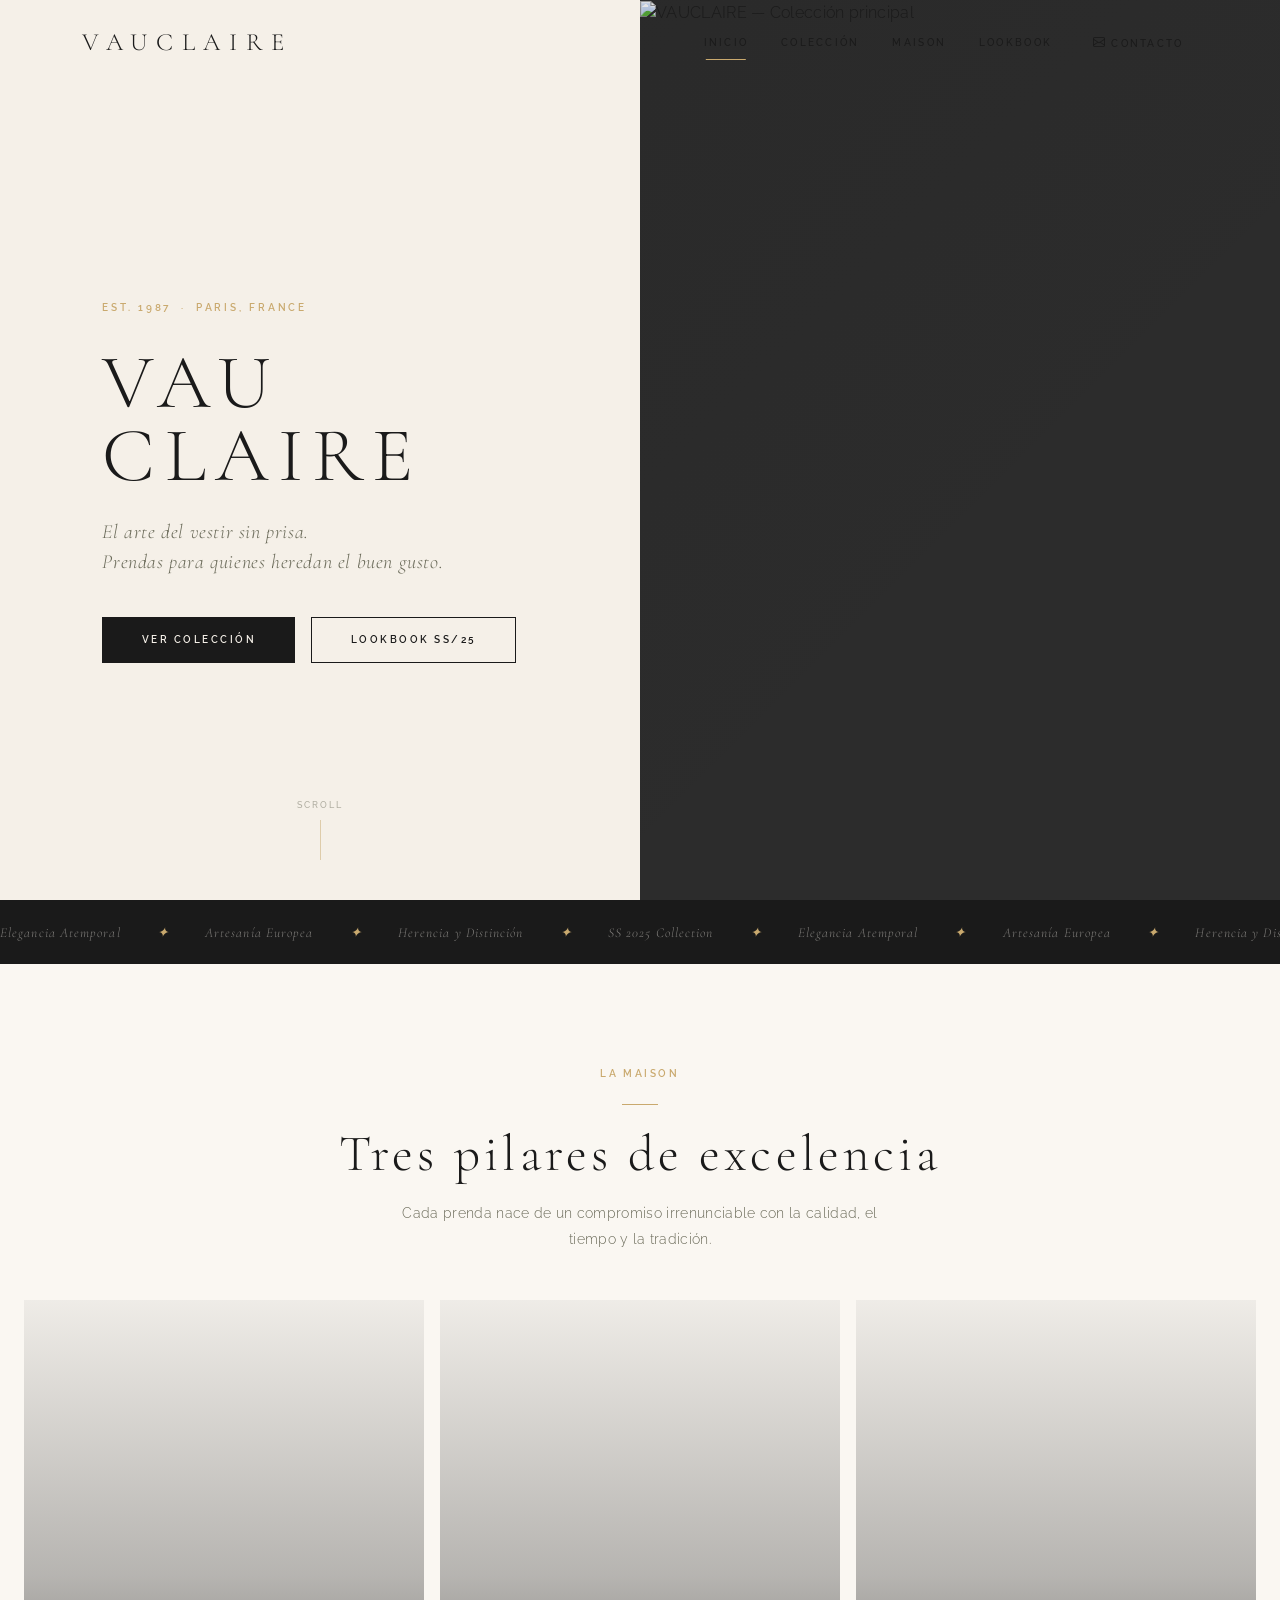
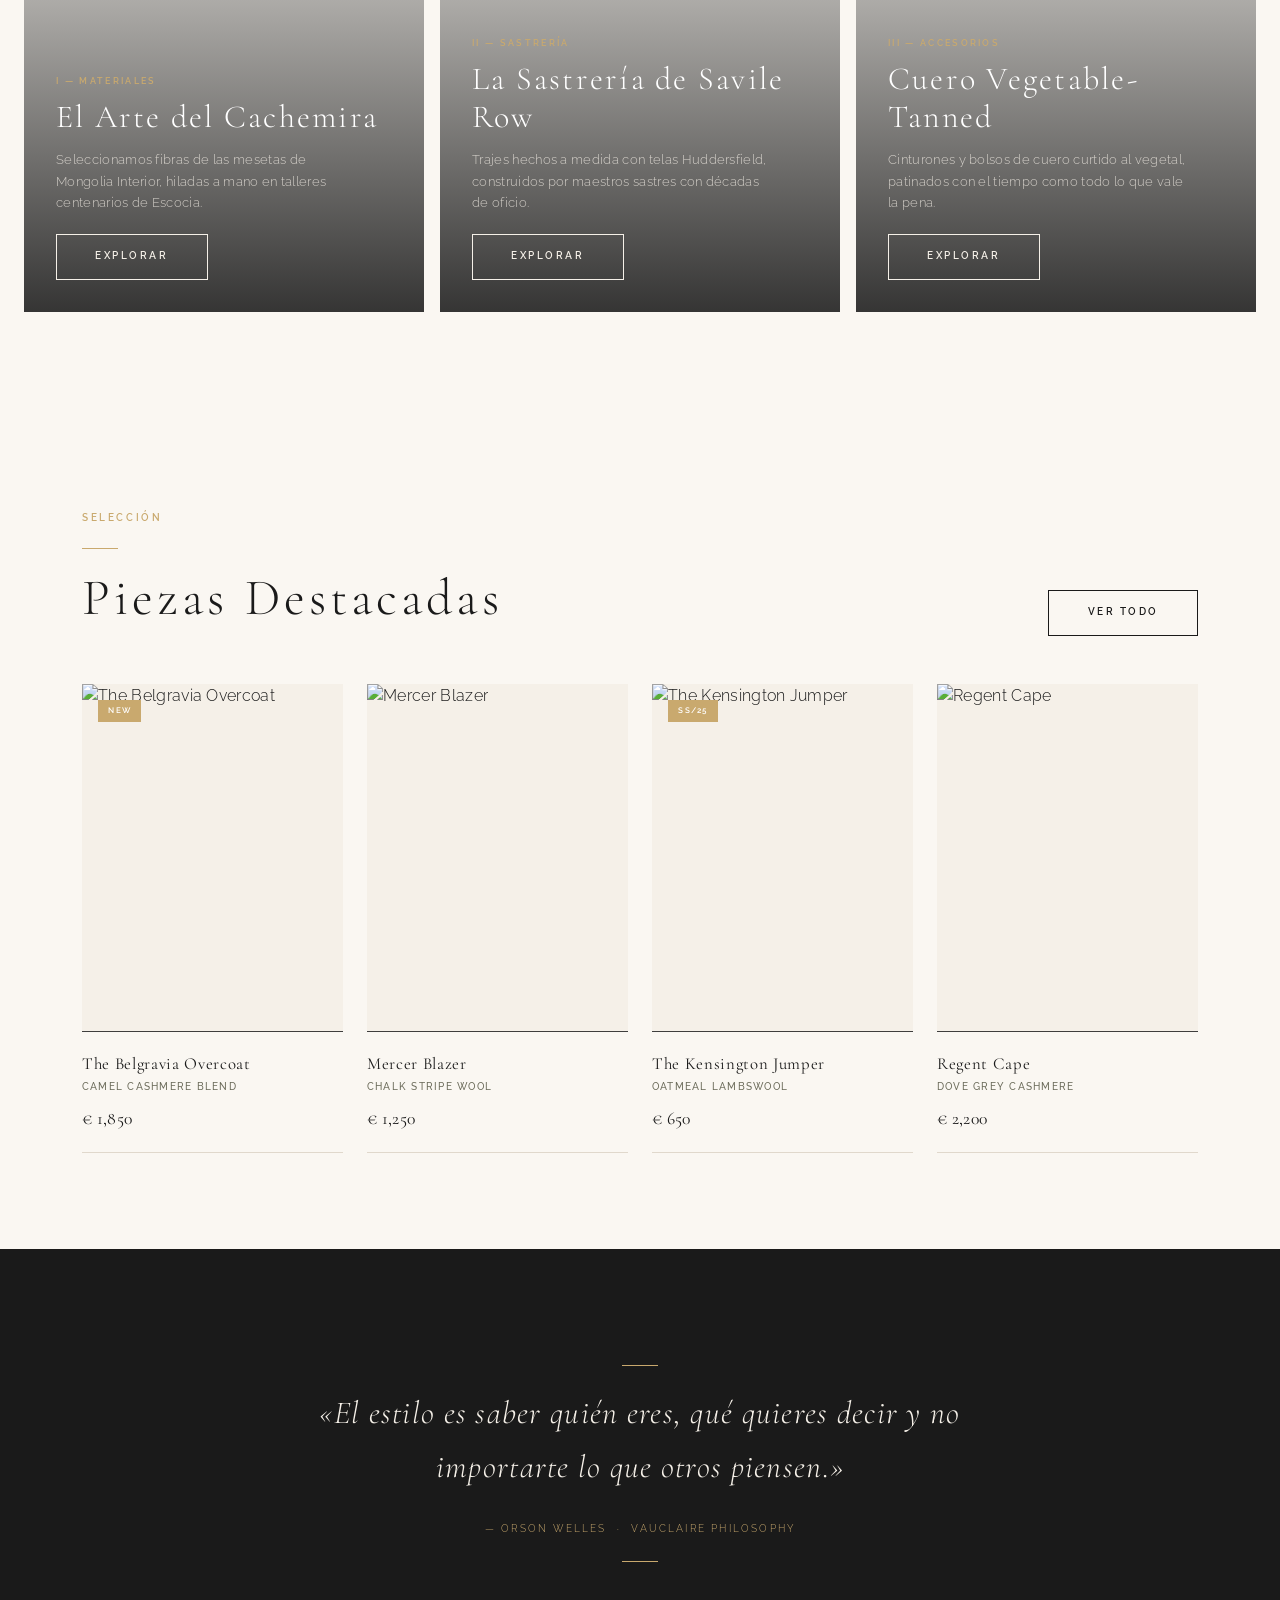
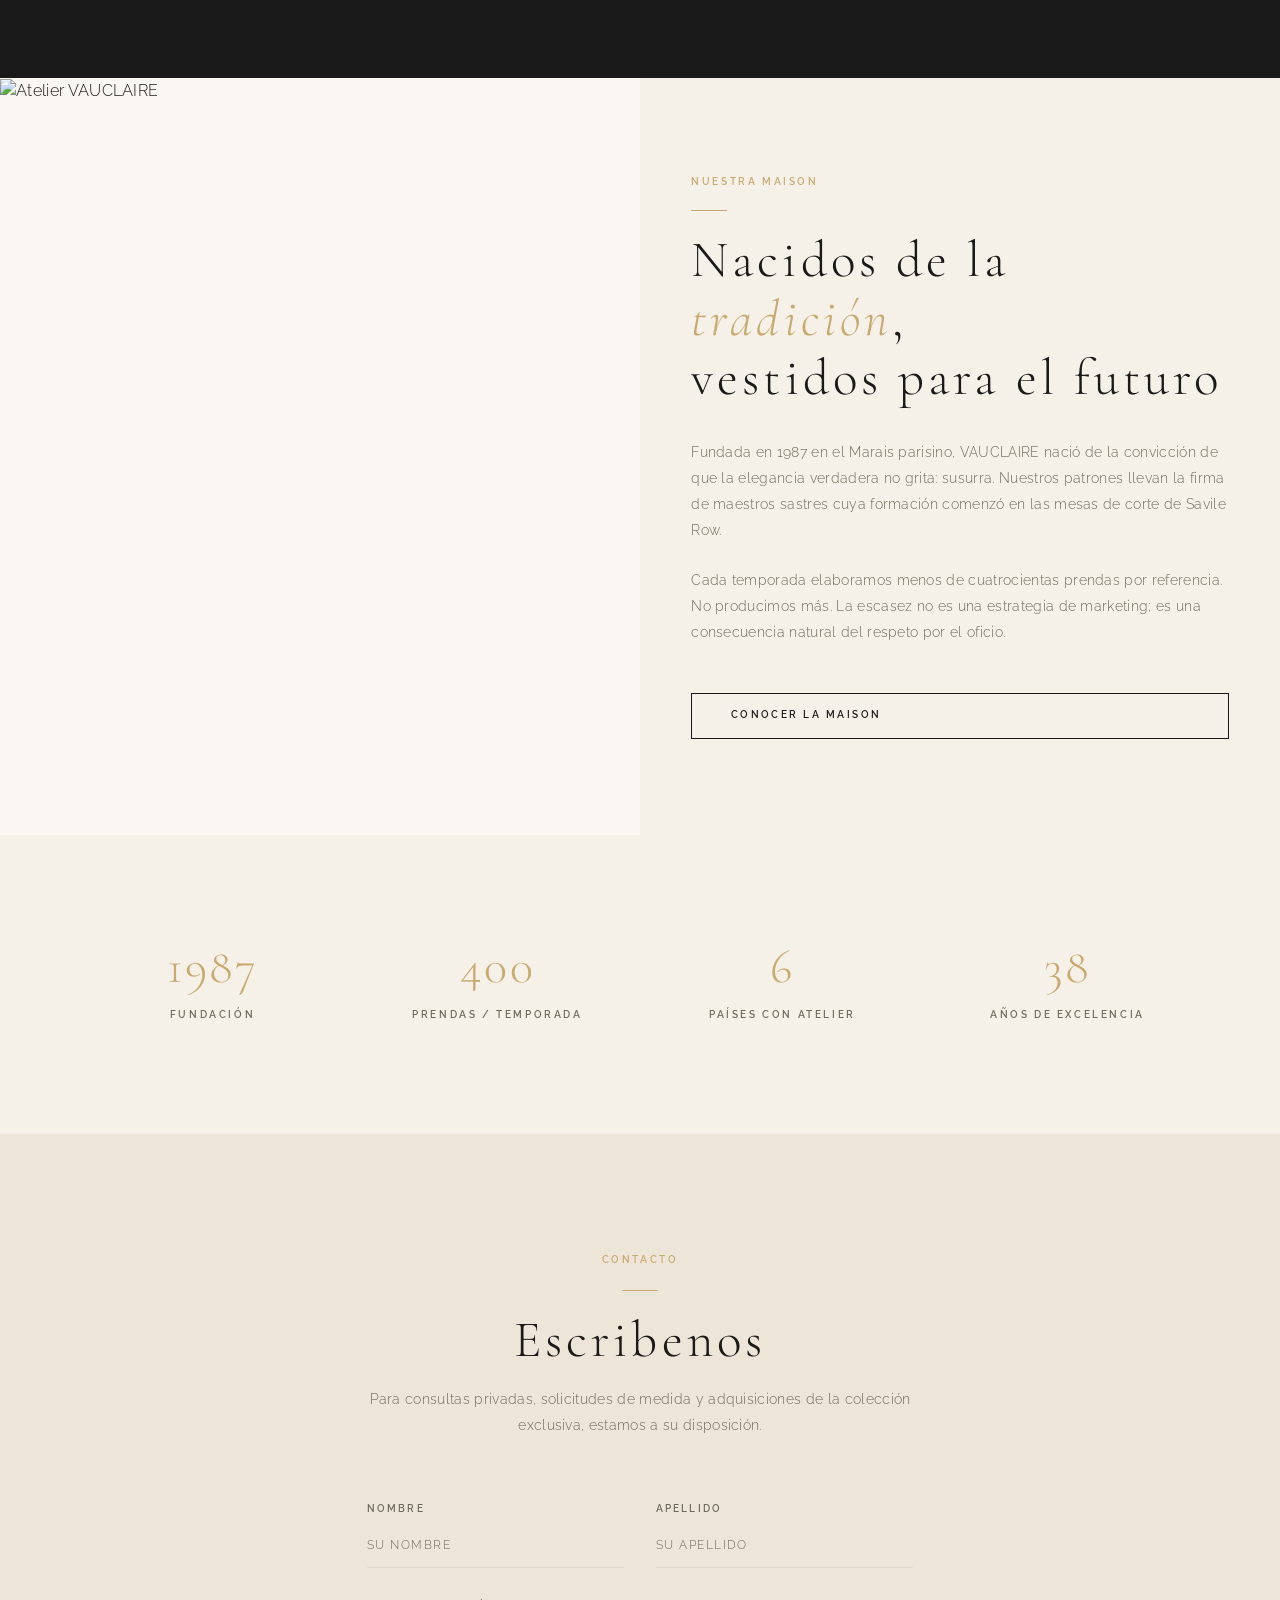
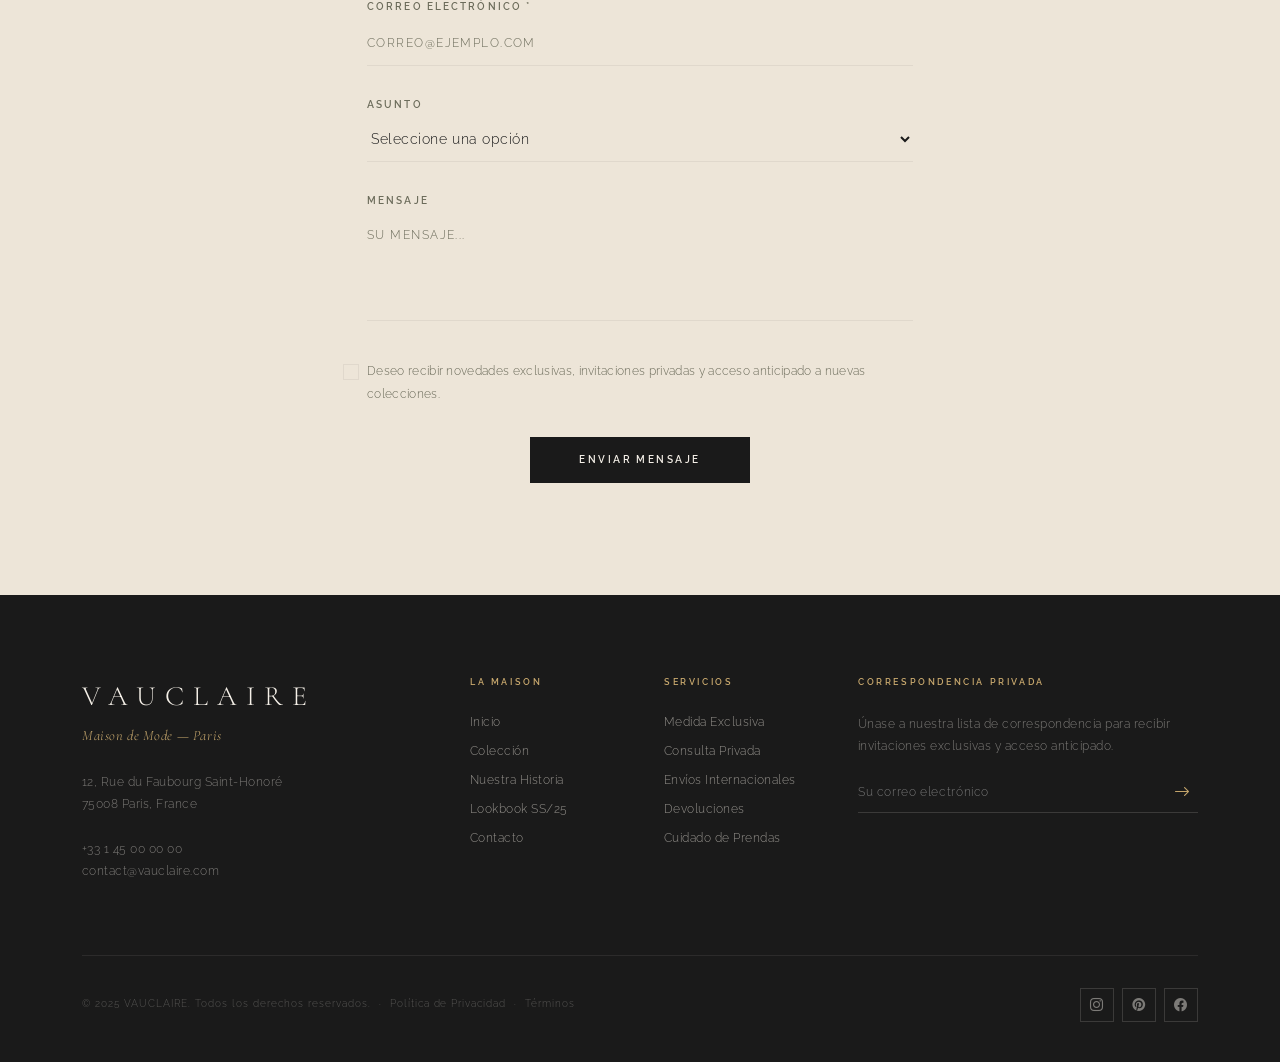
==== index.html @ 4f6cea2f "feat: sitio VAUCLAIRE - tienda de ropa old money con Bootstrap 5 - Landing page con hero split-scree" ====
<!DOCTYPE html>
<html lang="es">
<head>
  <meta charset="UTF-8" />
  <meta name="viewport" content="width=device-width, initial-scale=1.0" />
  <meta name="description" content="VAUCLAIRE — Maison de Mode. Ropa de lujo atemporal con herencia europea. Descubre la colección." />
  <title>VAUCLAIRE — Maison de Mode</title>

  <!-- Bootstrap 5.3 -->
  <link href="https://cdn.jsdelivr.net/npm/bootstrap@5.3.2/dist/css/bootstrap.min.css" rel="stylesheet" />
  <!-- Bootstrap Icons -->
  <link href="https://cdn.jsdelivr.net/npm/bootstrap-icons@1.11.3/font/bootstrap-icons.min.css" rel="stylesheet" />
  <!-- Google Fonts -->
  <link href="https://fonts.googleapis.com/css2?family=Cormorant+Garamond:ital,wght@0,300;0,400;0,600;1,300;1,400&family=Raleway:wght@300;400;500;600&display=swap" rel="stylesheet" />
  <!-- Custom -->
  <link href="css/style.css" rel="stylesheet" />
</head>
<body>

  <!-- ===================== NAVBAR ===================== -->
  <nav class="navbar navbar-expand-lg navbar-vauclaire fixed-top">
    <div class="container">
      <a class="brand-logo" href="index.html">VAUCLAIRE</a>

      <button class="nav-toggler d-lg-none" type="button"
        data-bs-toggle="collapse" data-bs-target="#mainNav"
        aria-controls="mainNav" aria-expanded="false" aria-label="Menú">
        <span></span><span></span><span></span>
      </button>

      <div class="collapse navbar-collapse" id="mainNav">
        <ul class="navbar-nav ms-auto align-items-lg-center gap-lg-1">
          <li class="nav-item"><a class="nav-link active" href="index.html">Inicio</a></li>
          <li class="nav-item"><a class="nav-link" href="catalogo.html">Colección</a></li>
          <li class="nav-item"><a class="nav-link" href="nosotros.html">Maison</a></li>
          <li class="nav-item"><a class="nav-link" href="lookbook.html">Lookbook</a></li>
          <li class="nav-item ms-lg-2">
            <a class="nav-link" href="#contacto">
              <i class="bi bi-envelope me-1" style="font-size:0.75rem;"></i>Contacto
            </a>
          </li>
        </ul>
      </div>
    </div>
  </nav>

  <!-- ===================== HERO ===================== -->
  <section id="hero">
    <!-- Text Side -->
    <div class="hero-text-col">
      <span class="hero-est fade-up">Est. 1987 &nbsp;·&nbsp; Paris, France</span>

      <h1 class="hero-brand fade-up fade-up-d1">
        VAU<br>CLAIRE
      </h1>

      <p class="hero-subtitle fade-up fade-up-d2">
        El arte del vestir sin prisa.<br>
        Prendas para quienes heredan el buen gusto.
      </p>

      <div class="d-flex gap-3 flex-wrap fade-up fade-up-d3">
        <a href="catalogo.html" class="btn-v btn-v-solid">Ver Colección</a>
        <a href="lookbook.html" class="btn-v">Lookbook SS/25</a>
      </div>

      <!-- Scroll hint -->
      <div class="hero-scroll-hint">
        <span>Scroll</span>
        <div class="hero-scroll-line"></div>
      </div>
    </div>

    <!-- Image Side -->
    <div class="hero-image-col">
      <img
        src="https://images.unsplash.com/photo-1539109136881-3be0616acf4b?auto=format&fit=crop&w=900&q=85"
        alt="VAUCLAIRE — Colección principal"
        loading="eager"
      />
      <div class="hero-img-overlay"></div>
    </div>
  </section>

  <!-- ===================== TAGLINE MARQUEE ===================== -->
  <div class="tagline-band" aria-hidden="true">
    <div class="tagline-scroll">
      Elegancia Atemporal <span>✦</span>
      Artesanía Europea <span>✦</span>
      Herencia y Distinción <span>✦</span>
      SS 2025 Collection <span>✦</span>
      Elegancia Atemporal <span>✦</span>
      Artesanía Europea <span>✦</span>
      Herencia y Distinción <span>✦</span>
      SS 2025 Collection <span>✦</span>
    </div>
  </div>

  <!-- ===================== PARALLAX CARDS ===================== -->
  <section class="parallax-section" id="editorial">
    <div class="container mb-5">
      <div class="text-center fade-up">
        <span class="label-caps">La Maison</span>
        <div class="divider-gold"></div>
        <h2 class="section-title">Tres pilares de excelencia</h2>
        <p class="body-text mt-3 mx-auto" style="max-width:500px;">
          Cada prenda nace de un compromiso irrenunciable con la calidad,
          el tiempo y la tradición.
        </p>
      </div>
    </div>

    <div class="container-fluid px-lg-4">
      <div class="row g-3">

        <!-- Card 1 -->
        <div class="col-lg-4 col-md-12 fade-up fade-up-d1">
          <div class="parallax-card">
            <div class="parallax-bg"
              style="background-image: url('https://images.unsplash.com/photo-1469334031218-e382a71b716b?auto=format&fit=crop&w=1400&q=85');">
            </div>
            <div class="parallax-overlay"></div>
            <div class="parallax-content">
              <span class="parallax-cat">I — Materiales</span>
              <h3>El Arte del Cachemira</h3>
              <p>
                Seleccionamos fibras de las mesetas de Mongolia Interior,
                hiladas a mano en talleres centenarios de Escocia.
              </p>
              <a href="catalogo.html" class="btn-v btn-v-cream">Explorar</a>
            </div>
          </div>
        </div>

        <!-- Card 2 -->
        <div class="col-lg-4 col-md-6 fade-up fade-up-d2">
          <div class="parallax-card">
            <div class="parallax-bg"
              style="background-image: url('https://images.unsplash.com/photo-1617922001439-4a2e6562f328?auto=format&fit=crop&w=1400&q=85');">
            </div>
            <div class="parallax-overlay"></div>
            <div class="parallax-content">
              <span class="parallax-cat">II — Sastrería</span>
              <h3>La Sastrería de Savile Row</h3>
              <p>
                Trajes hechos a medida con telas Huddersfield,
                construidos por maestros sastres con décadas de oficio.
              </p>
              <a href="catalogo.html" class="btn-v btn-v-cream">Explorar</a>
            </div>
          </div>
        </div>

        <!-- Card 3 -->
        <div class="col-lg-4 col-md-6 fade-up fade-up-d3">
          <div class="parallax-card">
            <div class="parallax-bg"
              style="background-image: url('https://images.unsplash.com/photo-1548036328-c9fa89d128fa?auto=format&fit=crop&w=1400&q=85');">
            </div>
            <div class="parallax-overlay"></div>
            <div class="parallax-content">
              <span class="parallax-cat">III — Accesorios</span>
              <h3>Cuero Vegetable-Tanned</h3>
              <p>
                Cinturones y bolsos de cuero curtido al vegetal,
                patinados con el tiempo como todo lo que vale la pena.
              </p>
              <a href="catalogo.html" class="btn-v btn-v-cream">Explorar</a>
            </div>
          </div>
        </div>

      </div>
    </div>
  </section>

  <!-- ===================== FEATURED PRODUCTS ===================== -->
  <section class="py-6 bg-cream-light" id="destacados" style="padding: 6rem 0;">
    <div class="container">
      <div class="d-flex justify-content-between align-items-end mb-5 fade-up">
        <div>
          <span class="label-caps">Selección</span>
          <div class="divider-gold-left"></div>
          <h2 class="section-title">Piezas Destacadas</h2>
        </div>
        <a href="catalogo.html" class="btn-v d-none d-md-inline-block">Ver Todo</a>
      </div>

      <div class="row g-4">

        <!-- Product 1 -->
        <div class="col-lg-3 col-md-6 fade-up fade-up-d1">
          <div class="product-card">
            <div class="product-img-wrap">
              <span class="product-badge">New</span>
              <img src="https://images.unsplash.com/photo-1539109136881-3be0616acf4b?auto=format&fit=crop&w=500&h=667&q=85" alt="The Belgravia Overcoat" loading="lazy" />
              <a href="catalogo.html" class="product-actions">Añadir al Deseo</a>
            </div>
            <div class="product-info">
              <p class="product-name">The Belgravia Overcoat</p>
              <p class="product-material">Camel Cashmere Blend</p>
              <span class="product-price">€ 1,850</span>
            </div>
          </div>
        </div>

        <!-- Product 2 -->
        <div class="col-lg-3 col-md-6 fade-up fade-up-d2">
          <div class="product-card">
            <div class="product-img-wrap">
              <img src="https://images.unsplash.com/photo-1507003211169-0a1dd7228f2d?auto=format&fit=crop&w=500&h=667&q=85" alt="Mercer Blazer" loading="lazy" />
              <a href="catalogo.html" class="product-actions">Añadir al Deseo</a>
            </div>
            <div class="product-info">
              <p class="product-name">Mercer Blazer</p>
              <p class="product-material">Chalk Stripe Wool</p>
              <span class="product-price">€ 1,250</span>
            </div>
          </div>
        </div>

        <!-- Product 3 -->
        <div class="col-lg-3 col-md-6 fade-up fade-up-d3">
          <div class="product-card">
            <div class="product-img-wrap">
              <span class="product-badge">SS/25</span>
              <img src="https://images.unsplash.com/photo-1490481651871-ab68de25d43d?auto=format&fit=crop&w=500&h=667&q=85" alt="The Kensington Jumper" loading="lazy" />
              <a href="catalogo.html" class="product-actions">Añadir al Deseo</a>
            </div>
            <div class="product-info">
              <p class="product-name">The Kensington Jumper</p>
              <p class="product-material">Oatmeal Lambswool</p>
              <span class="product-price">€ 650</span>
            </div>
          </div>
        </div>

        <!-- Product 4 -->
        <div class="col-lg-3 col-md-6 fade-up fade-up-d4">
          <div class="product-card">
            <div class="product-img-wrap">
              <img src="https://images.unsplash.com/photo-1515886657613-9f3515b0c78f?auto=format&fit=crop&w=500&h=667&q=85" alt="Regent Cape" loading="lazy" />
              <a href="catalogo.html" class="product-actions">Añadir al Deseo</a>
            </div>
            <div class="product-info">
              <p class="product-name">Regent Cape</p>
              <p class="product-material">Dove Grey Cashmere</p>
              <span class="product-price">€ 2,200</span>
            </div>
          </div>
        </div>

      </div>

      <div class="text-center mt-5 d-md-none fade-up">
        <a href="catalogo.html" class="btn-v">Ver Colección Completa</a>
      </div>
    </div>
  </section>

  <!-- ===================== QUOTE BAND ===================== -->
  <section class="quote-band">
    <div class="container">
      <div class="divider-gold"></div>
      <blockquote>
        «El estilo es saber quién eres, qué quieres decir
        y no importarte lo que otros piensen.»
      </blockquote>
      <cite>— Orson Welles &nbsp;·&nbsp; VAUCLAIRE Philosophy</cite>
      <div class="divider-gold mt-4"></div>
    </div>
  </section>

  <!-- ===================== BRAND STORY SPLIT ===================== -->
  <section class="split-story" id="historia">
    <!-- Image -->
    <div class="split-story-img">
      <img
        src="https://images.unsplash.com/photo-1558618666-fcd25c85cd64?auto=format&fit=crop&w=900&q=85"
        alt="Atelier VAUCLAIRE"
        loading="lazy"
      />
    </div>

    <!-- Text -->
    <div class="split-story-body">
      <span class="label-caps fade-up">Nuestra Maison</span>
      <div class="divider-gold-left"></div>
      <h2 class="section-title fade-up fade-up-d1">
        Nacidos de la<br><em style="font-style:italic;color:var(--gold);">tradición</em>,<br>
        vestidos para el futuro
      </h2>
      <p class="body-text mt-4 mb-4 fade-up fade-up-d2">
        Fundada en 1987 en el Marais parisino, VAUCLAIRE nació de la
        convicción de que la elegancia verdadera no grita: susurra.
        Nuestros patrones llevan la firma de maestros sastres cuya
        formación comenzó en las mesas de corte de Savile Row.
      </p>
      <p class="body-text mb-5 fade-up fade-up-d2">
        Cada temporada elaboramos menos de cuatrocientas prendas por
        referencia. No producimos más. La escasez no es una estrategia
        de marketing; es una consecuencia natural del respeto por el oficio.
      </p>
      <a href="nosotros.html" class="btn-v fade-up fade-up-d3">Conocer la Maison</a>
    </div>
  </section>

  <!-- ===================== PILLARS COUNTER ===================== -->
  <section class="py-5 bg-cream" style="padding: 5rem 0 !important;">
    <div class="container">
      <div class="row text-center g-4">
        <div class="col-md-3 col-6 fade-up">
          <div class="py-3">
            <p class="mb-1" style="font-family:var(--font-serif);font-size:3rem;font-weight:300;color:var(--gold);letter-spacing:0.05em;">1987</p>
            <p class="label-caps" style="color:var(--warm-gray);">Fundación</p>
          </div>
        </div>
        <div class="col-md-3 col-6 fade-up fade-up-d1">
          <div class="py-3">
            <p class="mb-1" style="font-family:var(--font-serif);font-size:3rem;font-weight:300;color:var(--gold);letter-spacing:0.05em;">400</p>
            <p class="label-caps" style="color:var(--warm-gray);">Prendas / Temporada</p>
          </div>
        </div>
        <div class="col-md-3 col-6 fade-up fade-up-d2">
          <div class="py-3">
            <p class="mb-1" style="font-family:var(--font-serif);font-size:3rem;font-weight:300;color:var(--gold);letter-spacing:0.05em;">6</p>
            <p class="label-caps" style="color:var(--warm-gray);">Países con Atelier</p>
          </div>
        </div>
        <div class="col-md-3 col-6 fade-up fade-up-d3">
          <div class="py-3">
            <p class="mb-1" style="font-family:var(--font-serif);font-size:3rem;font-weight:300;color:var(--gold);letter-spacing:0.05em;">38</p>
            <p class="label-caps" style="color:var(--warm-gray);">Años de Excelencia</p>
          </div>
        </div>
      </div>
    </div>
  </section>

  <!-- ===================== CONTACT / NEWSLETTER ===================== -->
  <section class="contact-section" id="contacto">
    <div class="container">
      <div class="row justify-content-center">
        <div class="col-lg-8 col-xl-6 text-center mb-5 fade-up">
          <span class="label-caps">Contacto</span>
          <div class="divider-gold"></div>
          <h2 class="section-title">Escribenos</h2>
          <p class="body-text mt-3">
            Para consultas privadas, solicitudes de medida y adquisiciones
            de la colección exclusiva, estamos a su disposición.
          </p>
        </div>
      </div>

      <div class="row justify-content-center">
        <div class="col-lg-8 col-xl-6">
          <form id="contactForm" novalidate>

            <div class="row g-0">
              <div class="col-md-6 pe-md-3">
                <div class="form-group-v fade-up">
                  <label class="form-label-v" for="nombre">Nombre</label>
                  <input type="text" id="nombre" class="form-v"
                    placeholder="Su nombre" required autocomplete="given-name" />
                </div>
              </div>
              <div class="col-md-6 ps-md-3">
                <div class="form-group-v fade-up fade-up-d1">
                  <label class="form-label-v" for="apellido">Apellido</label>
                  <input type="text" id="apellido" class="form-v"
                    placeholder="Su apellido" autocomplete="family-name" />
                </div>
              </div>
            </div>

            <div class="form-group-v fade-up fade-up-d1">
              <label class="form-label-v" for="email">Correo electrónico *</label>
              <input type="email" id="email" class="form-v"
                placeholder="correo@ejemplo.com" required autocomplete="email" />
            </div>

            <div class="form-group-v fade-up fade-up-d2">
              <label class="form-label-v" for="asunto">Asunto</label>
              <select id="asunto" class="form-v" style="cursor:pointer;">
                <option value="" disabled selected>Seleccione una opción</option>
                <option value="consulta">Consulta sobre prendas</option>
                <option value="medida">Solicitud a medida</option>
                <option value="prensa">Prensa &amp; Editorial</option>
                <option value="otro">Otro asunto</option>
              </select>
            </div>

            <div class="form-group-v fade-up fade-up-d2">
              <label class="form-label-v" for="mensaje">Mensaje</label>
              <textarea id="mensaje" class="form-v"
                placeholder="Su mensaje..." rows="4"></textarea>
            </div>

            <div class="form-group-v fade-up fade-up-d3">
              <div class="form-check d-flex align-items-start gap-2" style="padding-left:0;">
                <input class="form-check-input mt-1" type="checkbox" id="newsletter"
                  style="border-radius:0;border-color:var(--border);background:transparent;flex-shrink:0;" />
                <label class="form-check-label body-text" for="newsletter" style="font-size:0.78rem;">
                  Deseo recibir novedades exclusivas, invitaciones privadas
                  y acceso anticipado a nuevas colecciones.
                </label>
              </div>
            </div>

            <div class="text-center mt-4 fade-up fade-up-d3">
              <button type="submit" class="btn-v btn-v-solid px-5">
                Enviar Mensaje
              </button>
            </div>
          </form>
        </div>
      </div>
    </div>
  </section>

  <!-- ===================== FOOTER ===================== -->
  <footer class="footer-v" id="footer">
    <div class="container">
      <div class="row g-5">

        <!-- Brand -->
        <div class="col-lg-4 col-md-6">
          <span class="footer-brand">VAUCLAIRE</span>
          <p class="footer-tagline mb-4">Maison de Mode — Paris</p>
          <p class="footer-address">
            12, Rue du Faubourg Saint-Honoré<br>
            75008 Paris, France<br><br>
            +33 1 45 00 00 00<br>
            contact@vauclaire.com
          </p>
        </div>

        <!-- Navigation -->
        <div class="col-lg-2 col-md-6">
          <span class="footer-heading">La Maison</span>
          <a class="footer-link" href="index.html">Inicio</a>
          <a class="footer-link" href="catalogo.html">Colección</a>
          <a class="footer-link" href="nosotros.html">Nuestra Historia</a>
          <a class="footer-link" href="lookbook.html">Lookbook SS/25</a>
          <a class="footer-link" href="#contacto">Contacto</a>
        </div>

        <!-- Services -->
        <div class="col-lg-2 col-md-6">
          <span class="footer-heading">Servicios</span>
          <a class="footer-link" href="#">Medida Exclusiva</a>
          <a class="footer-link" href="#">Consulta Privada</a>
          <a class="footer-link" href="#">Envíos Internacionales</a>
          <a class="footer-link" href="#">Devoluciones</a>
          <a class="footer-link" href="#">Cuidado de Prendas</a>
        </div>

        <!-- Newsletter -->
        <div class="col-lg-4 col-md-6">
          <span class="footer-heading">Correspondencia Privada</span>
          <p class="footer-address mb-3">
            Únase a nuestra lista de correspondencia para recibir
            invitaciones exclusivas y acceso anticipado.
          </p>
          <div class="d-flex gap-0" style="border-bottom:1px solid rgba(245,240,232,0.15);">
            <input
              type="email"
              placeholder="Su correo electrónico"
              style="background:transparent;border:none;color:var(--cream);font-family:var(--font-sans);font-size:0.78rem;font-weight:300;letter-spacing:0.05em;padding:0.6rem 0;outline:none;flex:1;"
              aria-label="Email newsletter"
            />
            <button
              style="background:transparent;border:none;color:var(--gold);cursor:pointer;padding:0 0.5rem;"
              aria-label="Suscribirse">
              <i class="bi bi-arrow-right"></i>
            </button>
          </div>
        </div>

      </div>

      <!-- Bottom Bar -->
      <div class="footer-bottom d-flex flex-column flex-md-row justify-content-between align-items-center gap-3">
        <p class="footer-copy mb-0">
          © 2025 VAUCLAIRE. Todos los derechos reservados. &nbsp;·&nbsp;
          <a href="#" style="color:inherit;text-decoration:none;">Política de Privacidad</a>
          &nbsp;·&nbsp;
          <a href="#" style="color:inherit;text-decoration:none;">Términos</a>
        </p>
        <div class="d-flex">
          <a href="#" class="social-btn" aria-label="Instagram">
            <i class="bi bi-instagram"></i>
          </a>
          <a href="#" class="social-btn" aria-label="Pinterest">
            <i class="bi bi-pinterest"></i>
          </a>
          <a href="#" class="social-btn" aria-label="Facebook">
            <i class="bi bi-facebook"></i>
          </a>
        </div>
      </div>
    </div>
  </footer>

  <!-- Bootstrap JS -->
  <script src="https://cdn.jsdelivr.net/npm/bootstrap@5.3.2/dist/js/bootstrap.bundle.min.js"></script>
  <script src="js/main.js"></script>
</body>
</html>
---- css/style.css ----
/* =============================================
   VAUCLAIRE — Maison de Mode
   Custom Stylesheet · Bootstrap 5.3
   Old Money · Luxury Minimalism
   ============================================= */

:root {
  --cream:       #F5F0E8;
  --cream-light: #FAF7F2;
  --cream-dark:  #EDE5D8;
  --black:       #1A1A1A;
  --black-soft:  #2C2C2C;
  --gold:        #C9A96E;
  --gold-dark:   #A88850;
  --warm-gray:   #6B6B5A;
  --border:      #E0D8CC;
  --white:       #FFFFFF;

  --font-serif:  'Cormorant Garamond', Georgia, serif;
  --font-sans:   'Raleway', sans-serif;

  --ease-slow: 0.6s cubic-bezier(0.4, 0, 0.2, 1);
  --ease-med:  0.3s cubic-bezier(0.4, 0, 0.2, 1);
}

/* ---- Base ---- */
html { scroll-behavior: smooth; }

body {
  font-family: var(--font-sans);
  background-color: var(--cream-light);
  color: var(--black);
  font-size: 16px;
  font-weight: 300;
  letter-spacing: 0.02em;
  overflow-x: hidden;
}

/* ---- Typography ---- */
h1, h2, h3, h4, h5, h6 {
  font-family: var(--font-serif);
  font-weight: 300;
  letter-spacing: 0.05em;
  line-height: 1.2;
}

.label-caps {
  font-family: var(--font-sans);
  font-size: 0.65rem;
  font-weight: 600;
  letter-spacing: 0.25em;
  text-transform: uppercase;
  color: var(--gold);
}

.section-title {
  font-family: var(--font-serif);
  font-size: clamp(2rem, 4vw, 3.2rem);
  font-weight: 300;
  letter-spacing: 0.08em;
  color: var(--black);
  line-height: 1.15;
}

.section-title-light {
  font-family: var(--font-serif);
  font-size: clamp(2rem, 4vw, 3.2rem);
  font-weight: 300;
  letter-spacing: 0.08em;
  color: var(--cream);
  line-height: 1.15;
}

.body-text {
  font-size: 0.9rem;
  font-weight: 300;
  line-height: 1.8;
  color: var(--warm-gray);
}

/* ---- Dividers ---- */
.divider-gold {
  width: 36px;
  height: 1px;
  background: var(--gold);
  display: block;
  margin: 1.25rem auto;
}

.divider-gold-left {
  width: 36px;
  height: 1px;
  background: var(--gold);
  display: block;
  margin: 1.25rem 0;
}

/* ---- Navbar ---- */
.navbar-vauclaire {
  background: transparent;
  padding: 1.5rem 0;
  transition: background var(--ease-med), padding var(--ease-med), box-shadow var(--ease-med);
  z-index: 1050;
}

.navbar-vauclaire.scrolled {
  background: var(--cream);
  padding: 0.8rem 0;
  box-shadow: 0 1px 0 var(--border);
}

.brand-logo {
  font-family: var(--font-serif);
  font-size: 1.55rem;
  font-weight: 300;
  letter-spacing: 0.35em;
  color: var(--black) !important;
  text-decoration: none;
  text-transform: uppercase;
}

.navbar-vauclaire .nav-link {
  font-family: var(--font-sans);
  font-size: 0.65rem;
  font-weight: 500;
  letter-spacing: 0.22em;
  text-transform: uppercase;
  color: var(--black) !important;
  padding: 0.5rem 0.9rem !important;
  position: relative;
  transition: color var(--ease-med);
}

.navbar-vauclaire .nav-link::after {
  content: '';
  position: absolute;
  bottom: -2px;
  left: 50%;
  transform: translateX(-50%);
  width: 0;
  height: 1px;
  background: var(--gold);
  transition: width var(--ease-med);
}

.navbar-vauclaire .nav-link:hover::after,
.navbar-vauclaire .nav-link.active::after {
  width: 55%;
}

.nav-toggler {
  background: none;
  border: none;
  padding: 0;
  cursor: pointer;
}

.nav-toggler span {
  display: block;
  background: var(--black);
  height: 1px;
  margin: 6px 0;
  transition: width var(--ease-med);
}

.nav-toggler span:nth-child(1) { width: 24px; }
.nav-toggler span:nth-child(2) { width: 24px; }
.nav-toggler span:nth-child(3) { width: 16px; }
.nav-toggler:hover span { width: 24px !important; }

/* ---- Buttons ---- */
.btn-v {
  font-family: var(--font-sans);
  font-size: 0.62rem;
  font-weight: 600;
  letter-spacing: 0.25em;
  text-transform: uppercase;
  color: var(--black);
  background: transparent;
  border: 1px solid var(--black);
  padding: 0.9rem 2.4rem;
  border-radius: 0;
  transition: all var(--ease-med);
  text-decoration: none;
  display: inline-block;
  cursor: pointer;
}

.btn-v:hover, .btn-v:focus {
  background: var(--black);
  color: var(--cream);
}

.btn-v-gold {
  color: var(--gold);
  border-color: var(--gold);
}

.btn-v-gold:hover, .btn-v-gold:focus {
  background: var(--gold);
  color: var(--white);
  border-color: var(--gold);
}

.btn-v-solid {
  background: var(--black);
  color: var(--cream);
  border-color: var(--black);
}

.btn-v-solid:hover, .btn-v-solid:focus {
  background: transparent;
  color: var(--black);
}

.btn-v-cream {
  color: var(--cream);
  border-color: var(--cream);
}

.btn-v-cream:hover, .btn-v-cream:focus {
  background: var(--cream);
  color: var(--black);
}

/* ===========================
   HERO
   =========================== */
#hero {
  min-height: 100vh;
  display: flex;
  overflow: hidden;
}

.hero-text-col {
  flex: 0 0 50%;
  max-width: 50%;
  background-color: var(--cream);
  display: flex;
  flex-direction: column;
  justify-content: center;
  padding: 9rem 7% 5rem 8%;
  position: relative;
}

.hero-est {
  font-family: var(--font-sans);
  font-size: 0.6rem;
  font-weight: 600;
  letter-spacing: 0.3em;
  text-transform: uppercase;
  color: var(--gold);
  margin-bottom: 2rem;
}

.hero-brand {
  font-family: var(--font-serif);
  font-size: clamp(3.5rem, 6vw, 7rem);
  font-weight: 300;
  letter-spacing: 0.12em;
  text-transform: uppercase;
  line-height: 0.95;
  color: var(--black);
  margin-bottom: 1.5rem;
}

.hero-subtitle {
  font-family: var(--font-serif);
  font-style: italic;
  font-size: clamp(1rem, 1.8vw, 1.25rem);
  color: var(--warm-gray);
  letter-spacing: 0.03em;
  line-height: 1.5;
  margin-bottom: 2.5rem;
  max-width: 380px;
}

.hero-image-col {
  flex: 0 0 50%;
  max-width: 50%;
  position: relative;
  overflow: hidden;
  background-color: var(--black-soft);
}

.hero-image-col img {
  width: 100%;
  height: 100%;
  object-fit: cover;
  object-position: center top;
  transition: transform 1s ease;
}

.hero-image-col:hover img {
  transform: scale(1.04);
}

.hero-img-overlay {
  position: absolute;
  inset: 0;
  background: linear-gradient(135deg, rgba(26,26,26,0.12) 0%, transparent 60%);
  pointer-events: none;
}

.hero-scroll-hint {
  position: absolute;
  bottom: 2.5rem;
  left: 0;
  right: 0;
  display: flex;
  flex-direction: column;
  align-items: center;
  gap: 0.5rem;
  opacity: 0.5;
}

.hero-scroll-hint span {
  font-size: 0.55rem;
  letter-spacing: 0.22em;
  text-transform: uppercase;
  font-weight: 500;
  color: var(--warm-gray);
}

.hero-scroll-line {
  width: 1px;
  height: 40px;
  background: var(--gold);
  animation: scrollLine 1.8s ease-in-out infinite;
}

@keyframes scrollLine {
  0%, 100% { transform: scaleY(0); transform-origin: top; }
  50% { transform: scaleY(1); transform-origin: top; }
}

/* ===========================
   TAGLINE BAND
   =========================== */
.tagline-band {
  background: var(--black);
  padding: 1.25rem 0;
  overflow: hidden;
  white-space: nowrap;
}

.tagline-scroll {
  display: inline-block;
  animation: marquee 30s linear infinite;
  font-family: var(--font-serif);
  font-style: italic;
  font-size: 0.85rem;
  letter-spacing: 0.08em;
  color: rgba(245, 240, 232, 0.45);
}

.tagline-scroll span {
  color: var(--gold);
  margin: 0 2rem;
}

@keyframes marquee {
  from { transform: translateX(0); }
  to   { transform: translateX(-50%); }
}

/* ===========================
   PARALLAX CARDS
   =========================== */
.parallax-section {
  background-color: var(--cream-light);
  padding: 6rem 0;
}

.parallax-card {
  position: relative;
  height: 68vh;
  min-height: 420px;
  overflow: hidden;
  cursor: pointer;
}

.parallax-bg {
  position: absolute;
  inset: -20% 0;
  background-size: cover;
  background-position: center;
  background-attachment: fixed;
  transition: transform var(--ease-slow);
  width: 100%;
  height: 140%;
}

.parallax-overlay {
  position: absolute;
  inset: 0;
  background: linear-gradient(
    to top,
    rgba(26, 26, 26, 0.88) 0%,
    rgba(26, 26, 26, 0.3) 55%,
    rgba(26, 26, 26, 0.05) 100%
  );
  transition: background var(--ease-med);
}

.parallax-card:hover .parallax-overlay {
  background: linear-gradient(
    to top,
    rgba(26, 26, 26, 0.93) 0%,
    rgba(26, 26, 26, 0.45) 55%,
    rgba(26, 26, 26, 0.12) 100%
  );
}

.parallax-content {
  position: absolute;
  bottom: 2.5rem;
  left: 2rem;
  right: 2rem;
  z-index: 2;
  transform: translateY(8px);
  transition: transform var(--ease-med);
}

.parallax-card:hover .parallax-content {
  transform: translateY(0);
}

.parallax-cat {
  font-family: var(--font-sans);
  font-size: 0.58rem;
  font-weight: 600;
  letter-spacing: 0.25em;
  text-transform: uppercase;
  color: var(--gold);
  margin-bottom: 0.6rem;
  display: block;
}

.parallax-content h3 {
  font-family: var(--font-serif);
  font-size: clamp(1.5rem, 3vw, 2rem);
  font-weight: 300;
  letter-spacing: 0.07em;
  color: var(--white);
  margin-bottom: 0.8rem;
}

.parallax-content p {
  font-size: 0.82rem;
  font-weight: 300;
  color: rgba(245, 240, 232, 0.75);
  line-height: 1.65;
  margin-bottom: 1.25rem;
  max-width: 300px;
}

/* ===========================
   FEATURED PRODUCTS
   =========================== */
.product-card {
  border: none;
  border-radius: 0;
  background: transparent;
  transition: transform var(--ease-med);
}

.product-card:hover {
  transform: translateY(-5px);
}

.product-img-wrap {
  overflow: hidden;
  aspect-ratio: 3 / 4;
  background-color: var(--cream);
  position: relative;
}

.product-img-wrap img {
  width: 100%;
  height: 100%;
  object-fit: cover;
  transition: transform var(--ease-slow);
}

.product-card:hover .product-img-wrap img {
  transform: scale(1.06);
}

.product-badge {
  position: absolute;
  top: 1rem;
  left: 1rem;
  background: var(--gold);
  color: var(--white);
  font-family: var(--font-sans);
  font-size: 0.52rem;
  font-weight: 600;
  letter-spacing: 0.14em;
  text-transform: uppercase;
  padding: 0.3rem 0.65rem;
}

.product-actions {
  position: absolute;
  bottom: 0;
  left: 0;
  right: 0;
  background: var(--black);
  color: var(--cream);
  font-family: var(--font-sans);
  font-size: 0.6rem;
  font-weight: 600;
  letter-spacing: 0.2em;
  text-transform: uppercase;
  text-align: center;
  padding: 0.9rem;
  transform: translateY(100%);
  transition: transform var(--ease-med);
  text-decoration: none;
}

.product-card:hover .product-actions {
  transform: translateY(0);
}

.product-info {
  padding: 1.2rem 0;
  border-bottom: 1px solid var(--border);
}

.product-name {
  font-family: var(--font-serif);
  font-size: 1.05rem;
  font-weight: 400;
  letter-spacing: 0.04em;
  color: var(--black);
  margin-bottom: 0.2rem;
}

.product-material {
  font-family: var(--font-sans);
  font-size: 0.65rem;
  font-weight: 500;
  letter-spacing: 0.12em;
  text-transform: uppercase;
  color: var(--warm-gray);
  margin-bottom: 0.7rem;
}

.product-price {
  font-family: var(--font-serif);
  font-size: 1.1rem;
  font-weight: 400;
  color: var(--black);
}

/* ===========================
   QUOTE BAND
   =========================== */
.quote-band {
  background: var(--black);
  padding: 6rem 0;
  text-align: center;
}

.quote-band blockquote {
  font-family: var(--font-serif);
  font-style: italic;
  font-size: clamp(1.3rem, 2.8vw, 2rem);
  font-weight: 300;
  color: var(--cream);
  letter-spacing: 0.04em;
  line-height: 1.7;
  max-width: 750px;
  margin: 0 auto;
}

.quote-band cite {
  font-family: var(--font-sans);
  font-size: 0.62rem;
  letter-spacing: 0.22em;
  text-transform: uppercase;
  color: var(--gold);
  font-style: normal;
  display: block;
  margin-top: 1.75rem;
}

/* ===========================
   SPLIT STORY
   =========================== */
.split-story {
  display: grid;
  grid-template-columns: 1fr 1fr;
  min-height: 580px;
}

.split-story-img {
  overflow: hidden;
}

.split-story-img img {
  width: 100%;
  height: 100%;
  object-fit: cover;
  transition: transform var(--ease-slow);
}

.split-story-img:hover img {
  transform: scale(1.04);
}

.split-story-body {
  background: var(--cream);
  display: flex;
  flex-direction: column;
  justify-content: center;
  padding: 6rem 8%;
}

/* ===========================
   CONTACT / NEWSLETTER
   =========================== */
.contact-section {
  background-color: var(--cream-dark);
  padding: 7rem 0;
}

.form-v {
  background: transparent;
  border: none;
  border-bottom: 1px solid var(--border);
  border-radius: 0;
  padding: 0.8rem 0;
  font-family: var(--font-sans);
  font-size: 0.85rem;
  font-weight: 300;
  color: var(--black);
  letter-spacing: 0.04em;
  transition: border-color var(--ease-med);
  width: 100%;
}

.form-v:focus {
  background: transparent;
  box-shadow: none;
  border-bottom-color: var(--gold);
  outline: none;
}

.form-v::placeholder {
  color: var(--warm-gray);
  font-size: 0.75rem;
  letter-spacing: 0.12em;
  text-transform: uppercase;
}

.form-label-v {
  font-family: var(--font-sans);
  font-size: 0.6rem;
  font-weight: 600;
  letter-spacing: 0.22em;
  text-transform: uppercase;
  color: var(--warm-gray);
  margin-bottom: 0.3rem;
  display: block;
}

.form-group-v {
  margin-bottom: 2rem;
}

textarea.form-v {
  resize: none;
  min-height: 90px;
}

/* ===========================
   FOOTER
   =========================== */
.footer-v {
  background-color: var(--black);
  padding: 5rem 0 2.5rem;
}

.footer-brand {
  font-family: var(--font-serif);
  font-size: 1.75rem;
  font-weight: 300;
  letter-spacing: 0.32em;
  color: var(--cream);
  text-transform: uppercase;
  display: block;
  margin-bottom: 0.5rem;
}

.footer-tagline {
  font-family: var(--font-serif);
  font-style: italic;
  color: var(--gold);
  font-size: 0.9rem;
  letter-spacing: 0.04em;
}

.footer-heading {
  font-family: var(--font-sans);
  font-size: 0.58rem;
  font-weight: 600;
  letter-spacing: 0.28em;
  text-transform: uppercase;
  color: var(--gold);
  margin-bottom: 1.5rem;
  display: block;
}

.footer-link {
  font-family: var(--font-sans);
  font-size: 0.78rem;
  font-weight: 300;
  color: rgba(245, 240, 232, 0.55);
  text-decoration: none;
  letter-spacing: 0.04em;
  display: block;
  margin-bottom: 0.65rem;
  transition: color var(--ease-med);
}

.footer-link:hover { color: var(--cream); }

.footer-address {
  font-family: var(--font-sans);
  font-size: 0.78rem;
  font-weight: 300;
  color: rgba(245, 240, 232, 0.45);
  line-height: 1.8;
  letter-spacing: 0.04em;
  font-style: normal;
}

.footer-bottom {
  border-top: 1px solid rgba(245, 240, 232, 0.08);
  padding-top: 2rem;
  margin-top: 3.5rem;
}

.footer-copy {
  font-family: var(--font-sans);
  font-size: 0.62rem;
  font-weight: 300;
  letter-spacing: 0.1em;
  color: rgba(245, 240, 232, 0.28);
}

.social-btn {
  display: inline-flex;
  align-items: center;
  justify-content: center;
  width: 34px;
  height: 34px;
  border: 1px solid rgba(245, 240, 232, 0.15);
  color: rgba(245, 240, 232, 0.45);
  text-decoration: none;
  font-size: 0.8rem;
  transition: all var(--ease-med);
  margin-left: 0.5rem;
}

.social-btn:hover {
  border-color: var(--gold);
  color: var(--gold);
}

/* ===========================
   PAGE HEADER
   =========================== */
.page-header {
  background-color: var(--cream);
  padding: 11rem 0 5rem;
  text-align: center;
  position: relative;
  overflow: hidden;
}

.page-header-ghost {
  position: absolute;
  font-family: var(--font-serif);
  font-size: clamp(5rem, 14vw, 14rem);
  font-weight: 300;
  color: rgba(26, 26, 26, 0.035);
  letter-spacing: 0.18em;
  white-space: nowrap;
  top: 50%;
  left: 50%;
  transform: translate(-50%, -50%);
  pointer-events: none;
  user-select: none;
}

.page-header-title {
  font-family: var(--font-serif);
  font-size: clamp(2.2rem, 5vw, 4rem);
  font-weight: 300;
  letter-spacing: 0.12em;
  text-transform: uppercase;
  color: var(--black);
  position: relative;
  z-index: 1;
}

/* ===========================
   CATALOG
   =========================== */
.filter-bar {
  display: flex;
  flex-wrap: wrap;
  gap: 0.5rem;
  justify-content: center;
  padding: 2.5rem 0;
}

.filter-btn {
  font-family: var(--font-sans);
  font-size: 0.62rem;
  font-weight: 500;
  letter-spacing: 0.2em;
  text-transform: uppercase;
  color: var(--warm-gray);
  background: transparent;
  border: 1px solid var(--border);
  padding: 0.55rem 1.5rem;
  border-radius: 0;
  cursor: pointer;
  transition: all var(--ease-med);
}

.filter-btn:hover,
.filter-btn.active {
  background: var(--black);
  border-color: var(--black);
  color: var(--cream);
}

/* ===========================
   ABOUT PAGE
   =========================== */
.heritage-line {
  position: relative;
  padding-left: 2.5rem;
}

.heritage-line::before {
  content: '';
  position: absolute;
  left: 0;
  top: 0;
  bottom: 0;
  width: 1px;
  background: linear-gradient(to bottom, transparent, var(--border) 10%, var(--border) 90%, transparent);
}

.timeline-item {
  position: relative;
  margin-bottom: 3.5rem;
  padding-left: 0.5rem;
}

.timeline-dot {
  position: absolute;
  left: -2.8rem;
  top: 0.4rem;
  width: 8px;
  height: 8px;
  border-radius: 50%;
  background: var(--gold);
  border: 2px solid var(--cream-light);
  outline: 1px solid var(--gold);
}

.timeline-year {
  font-family: var(--font-serif);
  font-size: 1.6rem;
  font-weight: 300;
  color: var(--gold);
  line-height: 1;
  margin-bottom: 0.4rem;
}

.timeline-title {
  font-family: var(--font-serif);
  font-size: 1.15rem;
  font-weight: 400;
  letter-spacing: 0.04em;
  margin-bottom: 0.5rem;
  color: var(--black);
}

.timeline-text {
  font-size: 0.84rem;
  font-weight: 300;
  color: var(--warm-gray);
  line-height: 1.75;
}

.value-tile {
  text-align: center;
  padding: 3rem 2rem;
  border: 1px solid var(--border);
  background: var(--cream);
  transition: all var(--ease-med);
}

.value-tile:hover {
  border-color: var(--gold);
  transform: translateY(-4px);
  box-shadow: 0 8px 32px rgba(201, 169, 110, 0.12);
}

.value-icon-wrap {
  width: 50px;
  height: 50px;
  margin: 0 auto 1.5rem;
  display: flex;
  align-items: center;
  justify-content: center;
  border: 1px solid var(--gold);
  color: var(--gold);
  font-size: 1.2rem;
}

/* ===========================
   LOOKBOOK
   =========================== */
.look-item {
  overflow: hidden;
  position: relative;
  cursor: pointer;
}

.look-item img {
  width: 100%;
  height: 100%;
  object-fit: cover;
  transition: transform var(--ease-slow);
  display: block;
}

.look-item:hover img {
  transform: scale(1.05);
}

.look-caption {
  position: absolute;
  bottom: 0;
  left: 0;
  right: 0;
  padding: 3rem 1.5rem 1.5rem;
  background: linear-gradient(to top, rgba(26,26,26,0.82) 0%, transparent 100%);
  color: var(--cream);
  opacity: 0;
  transform: translateY(8px);
  transition: all var(--ease-med);
}

.look-item:hover .look-caption {
  opacity: 1;
  transform: translateY(0);
}

.look-caption-number {
  font-family: var(--font-serif);
  font-size: 0.65rem;
  letter-spacing: 0.2em;
  color: var(--gold);
  text-transform: uppercase;
  display: block;
  margin-bottom: 0.3rem;
}

.look-caption-title {
  font-family: var(--font-serif);
  font-size: 1.15rem;
  font-weight: 300;
  letter-spacing: 0.06em;
}

/* ===========================
   HELPERS & UTILITIES
   =========================== */
.text-gold    { color: var(--gold) !important; }
.text-cream   { color: var(--cream) !important; }
.text-warm    { color: var(--warm-gray) !important; }
.bg-cream     { background-color: var(--cream) !important; }
.bg-cream-light { background-color: var(--cream-light) !important; }
.bg-black     { background-color: var(--black) !important; }
.bg-cream-dark { background-color: var(--cream-dark) !important; }
.border-gold  { border-color: var(--gold) !important; }

/* ===========================
   FADE-IN ANIMATIONS
   =========================== */
.fade-up {
  opacity: 0;
  transform: translateY(28px);
  transition: opacity 0.75s ease, transform 0.75s ease;
}

.fade-up.visible {
  opacity: 1;
  transform: none;
}

.fade-up-d1 { transition-delay: 0.1s; }
.fade-up-d2 { transition-delay: 0.2s; }
.fade-up-d3 { transition-delay: 0.3s; }
.fade-up-d4 { transition-delay: 0.4s; }

/* ===========================
   SCROLLBAR
   =========================== */
::-webkit-scrollbar { width: 3px; }
::-webkit-scrollbar-track { background: var(--cream); }
::-webkit-scrollbar-thumb { background: var(--gold); border-radius: 0; }

/* ===========================
   RESPONSIVE
   =========================== */
@media (max-width: 991.98px) {
  #hero {
    flex-direction: column;
  }
  .hero-text-col,
  .hero-image-col {
    flex: 0 0 100%;
    max-width: 100%;
  }
  .hero-text-col {
    padding: 8rem 7% 4rem;
    min-height: 55vh;
  }
  .hero-image-col {
    min-height: 60vw;
  }

  .split-story {
    grid-template-columns: 1fr;
  }
  .split-story-img {
    min-height: 50vw;
  }

  .parallax-bg {
    background-attachment: scroll;
    inset: 0;
    height: 100%;
  }
}

@media (max-width: 767.98px) {
  .hero-brand { font-size: 3rem; }

  .parallax-card {
    height: 55vh;
    min-height: 320px;
  }

  .parallax-content {
    left: 1.5rem;
    right: 1.5rem;
    bottom: 1.5rem;
  }

  .split-story-body {
    padding: 3.5rem 7%;
  }

  .footer-v .row > div {
    margin-bottom: 2.5rem;
  }
}

@media (max-width: 575.98px) {
  .hero-brand { font-size: 2.6rem; }
  .page-header { padding: 9rem 0 3.5rem; }
}
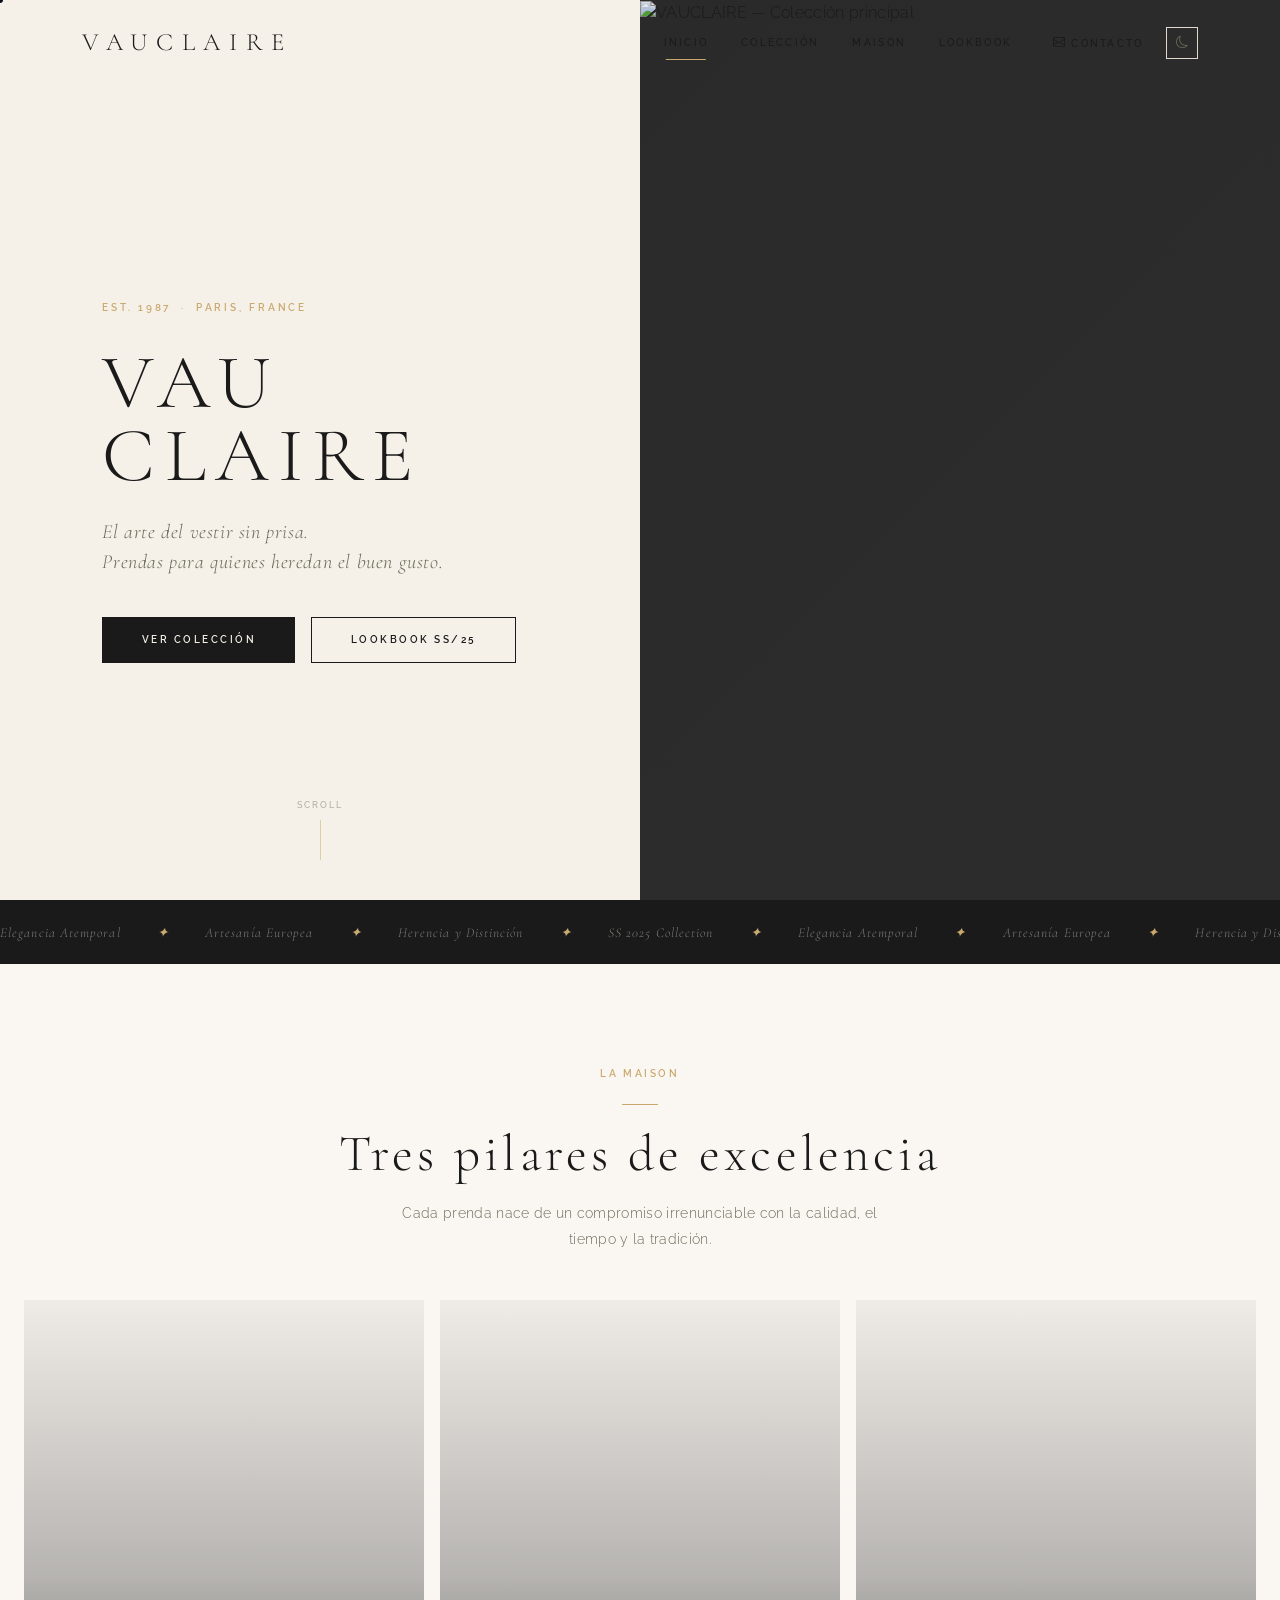
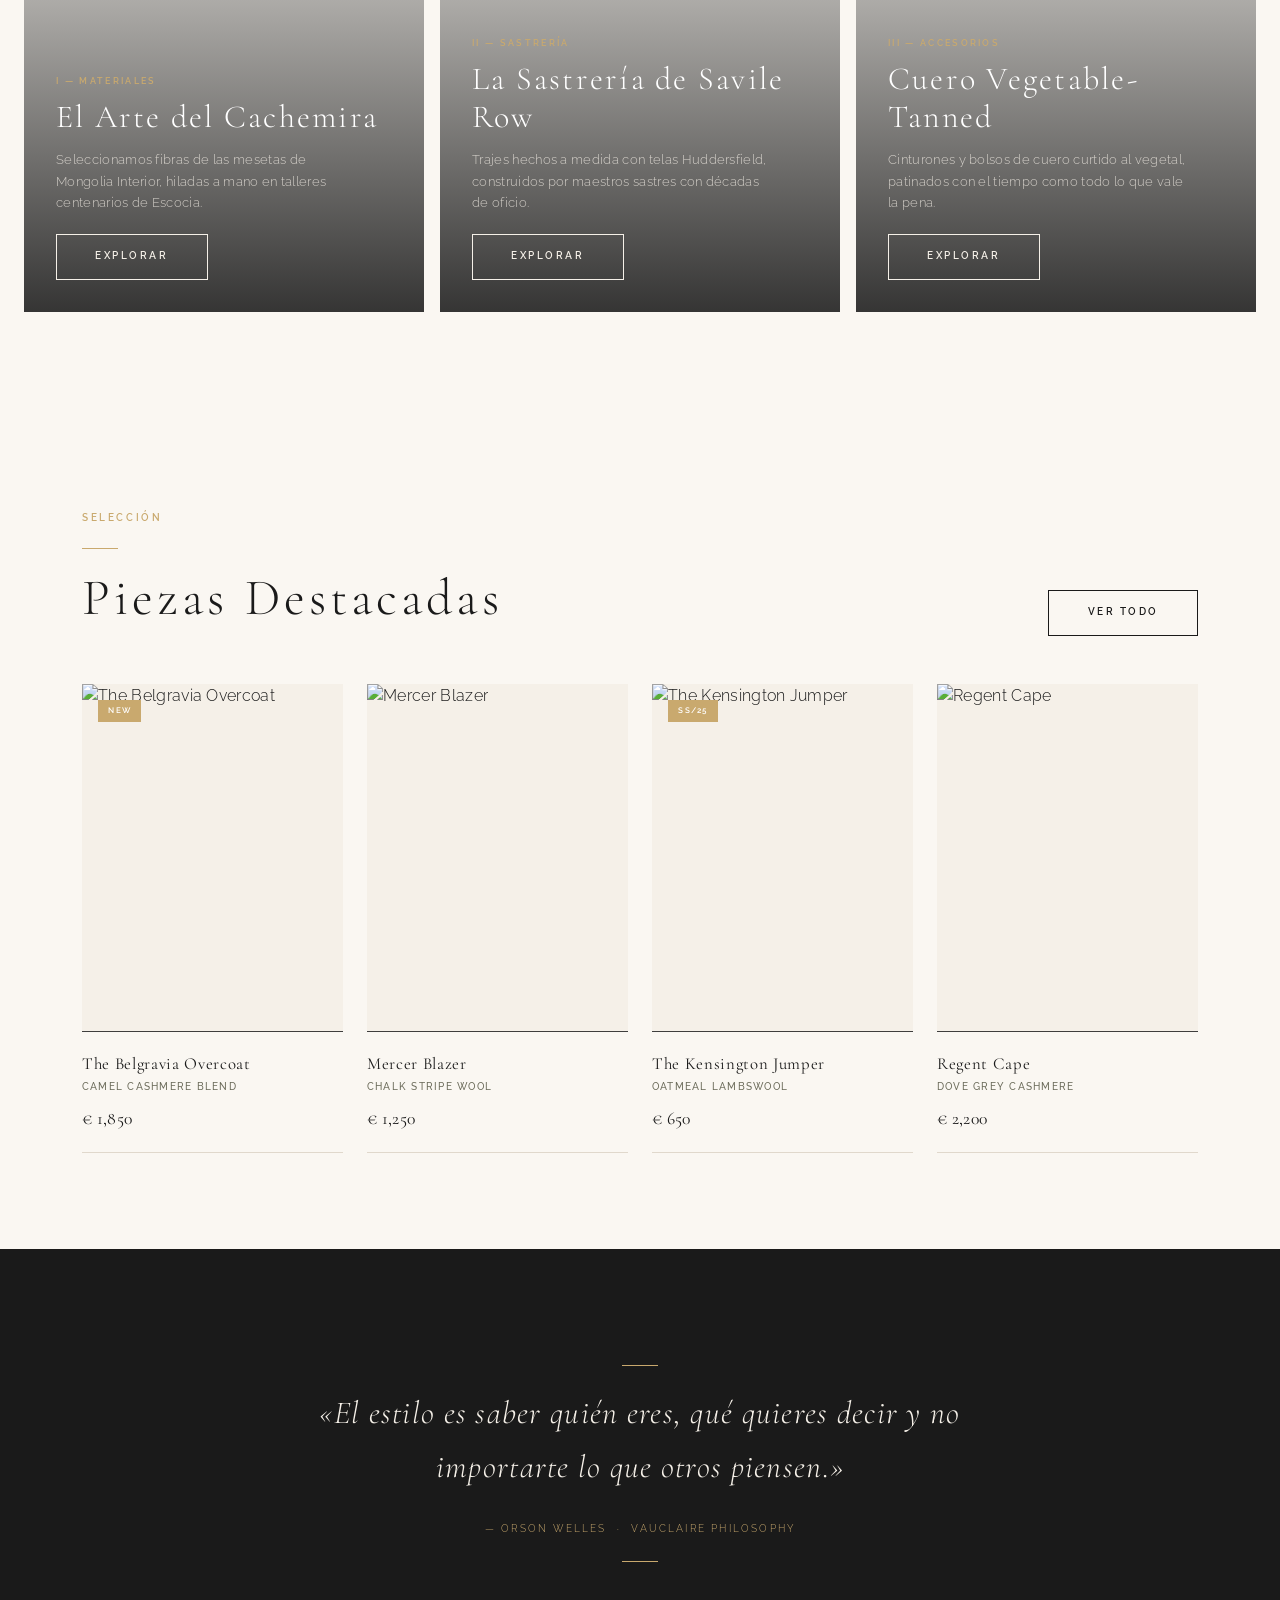
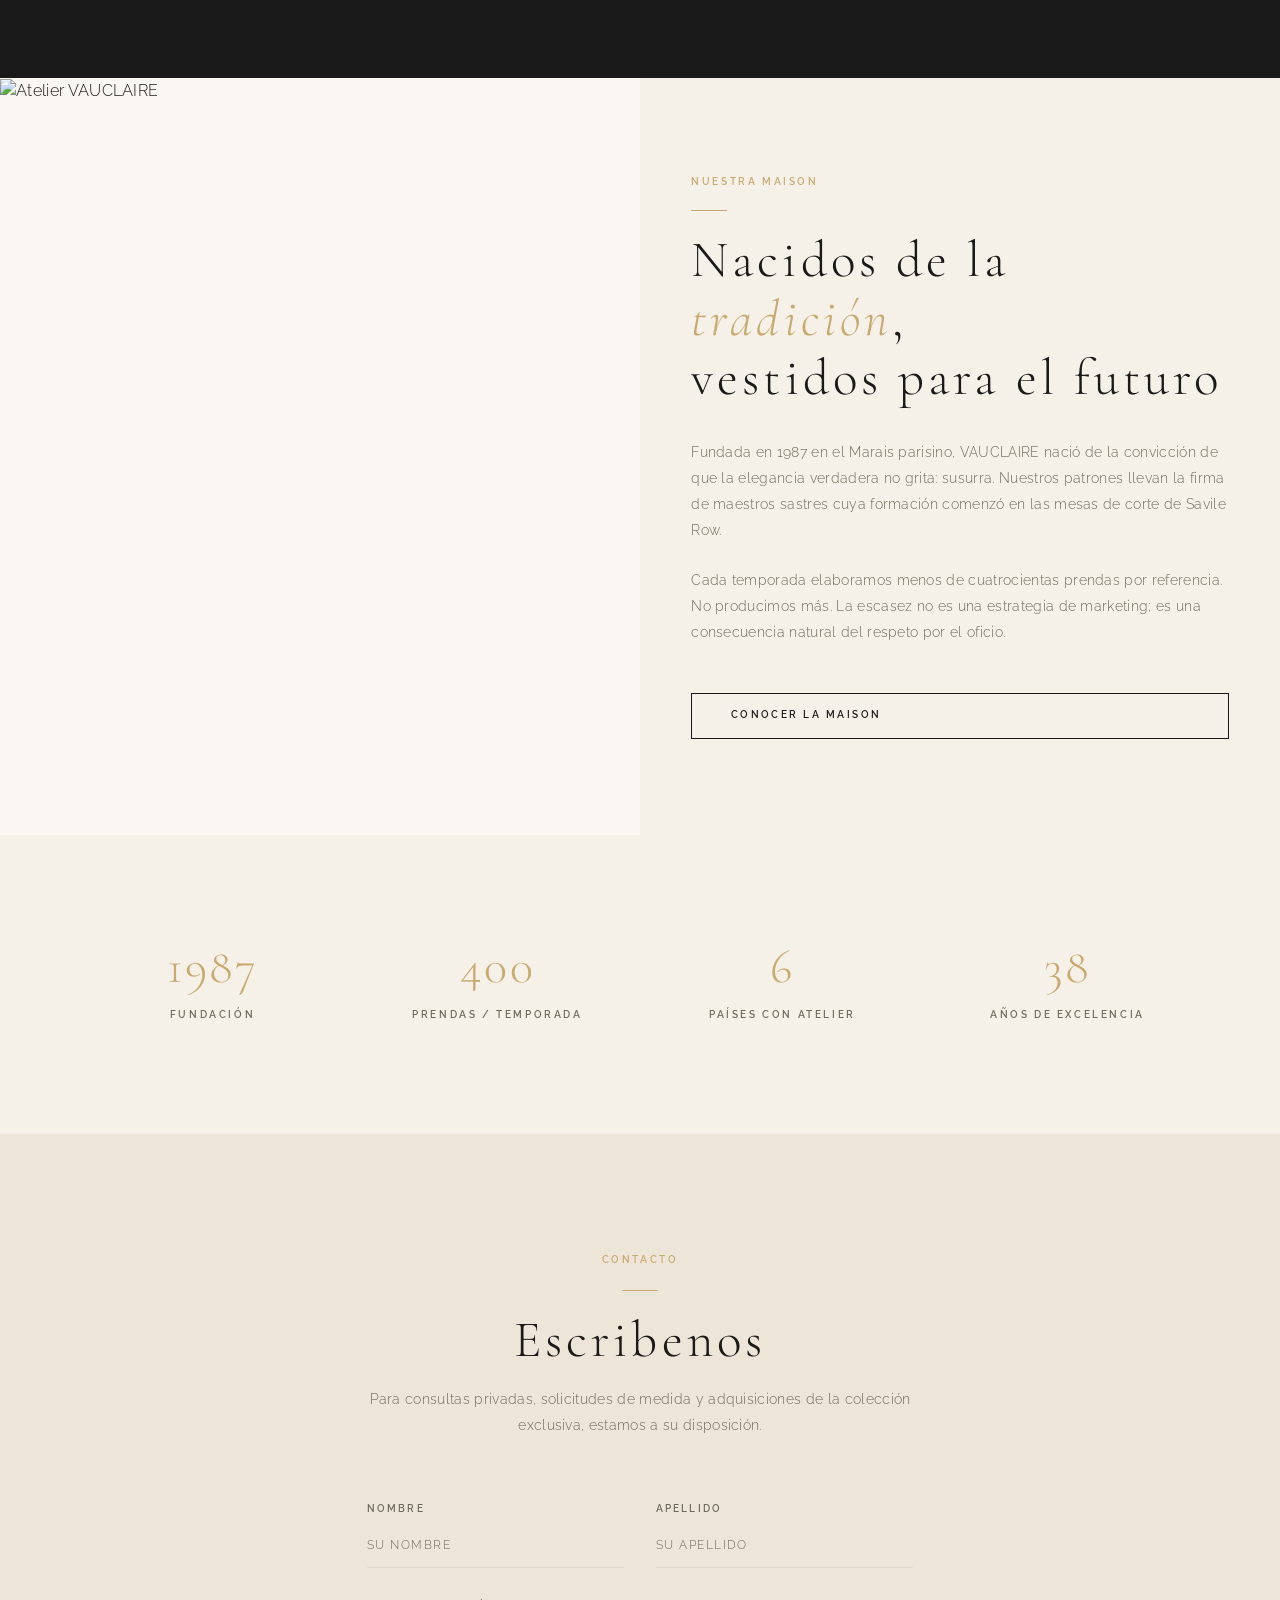
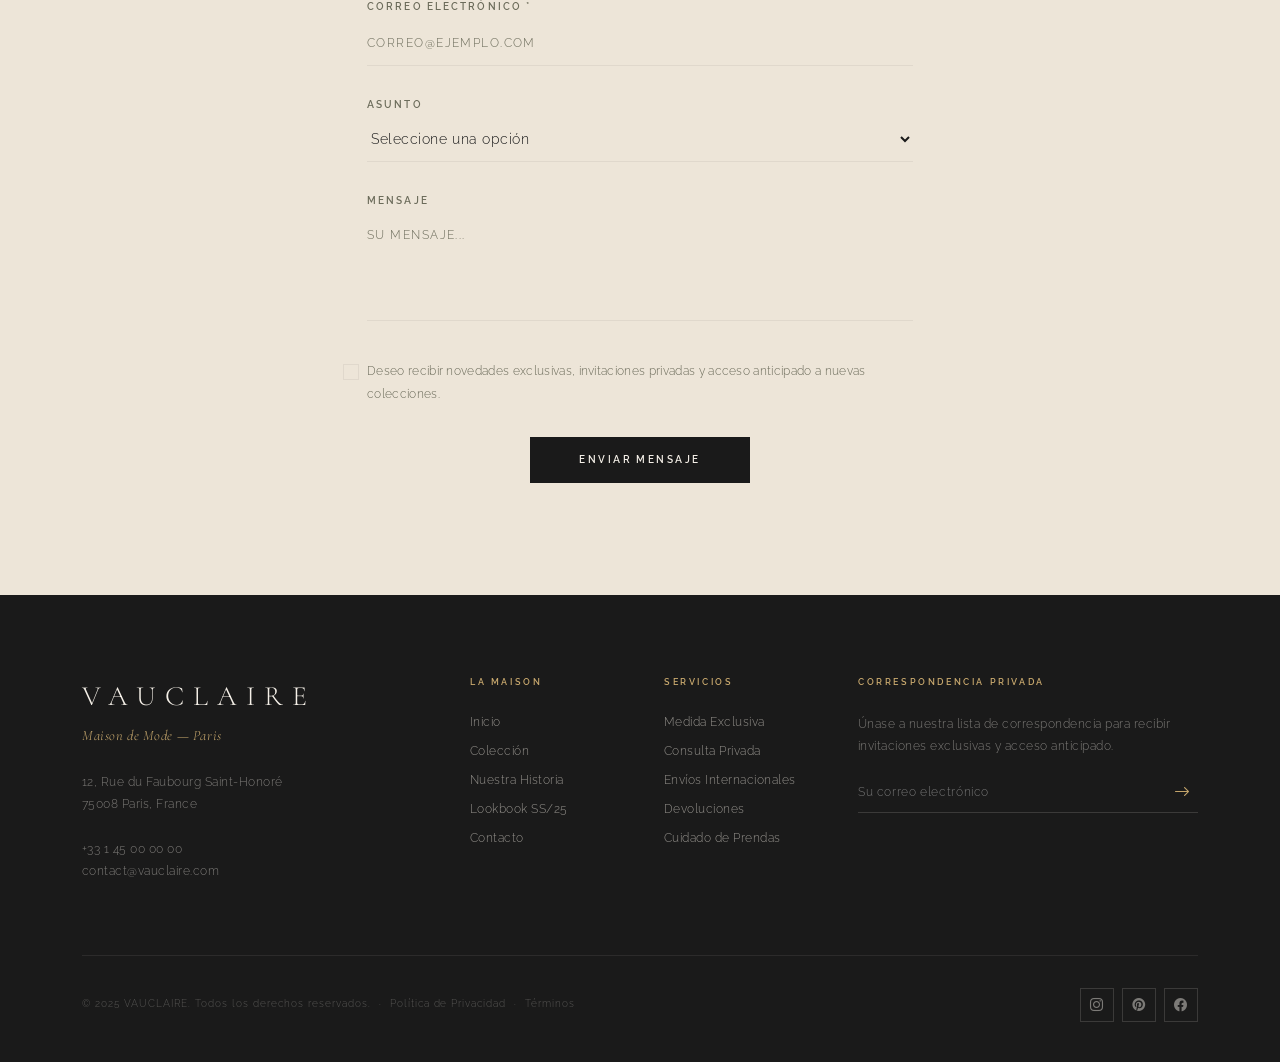
==== commit 14e29b61: "feat: dark mode, cursor mejorado, secciones dinamicas, imagenes corregidas - Cursor rediseñado con m" ====
--- a/index.html
+++ b/index.html
@@ -41,6 +41,9 @@
           </li>
         </ul>
       </div>
+      <button class="theme-toggle" id="themeToggle" aria-label="Cambiar modo">
+        <i class="bi bi-moon" id="themeIcon"></i>
+      </button>
     </div>
   </nav>
 
--- a/css/style.css
+++ b/css/style.css
@@ -1014,6 +1014,170 @@
 .fade-up-d2 { transition-delay: 0.2s; }
 .fade-up-d3 { transition-delay: 0.3s; }
 .fade-up-d4 { transition-delay: 0.4s; }
+
+/* ===========================
+   CUSTOM CURSOR
+   mix-blend-mode: exclusion → auto-adapts to any background
+   Aparece oscuro sobre fondos claros, claro sobre fondos oscuros
+   =========================== */
+html, html *, html *::before, html *::after {
+  cursor: none !important;
+}
+
+.cursor-ring {
+  position: fixed;
+  top: 0; left: 0;
+  width: 32px;
+  height: 32px;
+  border: 1.5px solid #FFFFFF;
+  border-radius: 50%;
+  pointer-events: none;
+  z-index: 999999;
+  transform: translate(-50%, -50%);
+  mix-blend-mode: exclusion;
+  transition: width 0.3s cubic-bezier(0.25,0.46,0.45,0.94),
+              height 0.3s cubic-bezier(0.25,0.46,0.45,0.94);
+  will-change: left, top, width, height;
+  opacity: 1;
+}
+
+.cursor-dot {
+  position: fixed;
+  top: 0; left: 0;
+  width: 6px;
+  height: 6px;
+  background: #FFFFFF;
+  border-radius: 50%;
+  pointer-events: none;
+  z-index: 999999;
+  transform: translate(-50%, -50%);
+  mix-blend-mode: exclusion;
+  will-change: left, top;
+}
+
+.cursor-ring.is-hovering {
+  width: 54px;
+  height: 54px;
+}
+
+.cursor-ring.is-clicking {
+  width: 22px;
+  height: 22px;
+  transition: width 0.1s ease, height 0.1s ease;
+}
+
+/* ===========================
+   DARK MODE
+   Toggle via html.dark-mode
+   =========================== */
+html.dark-mode body        { background-color: #141310; color: #EDE8DE; }
+
+html.dark-mode .bg-cream-light  { background-color: #141310 !important; }
+html.dark-mode .bg-cream        { background-color: #1E1C17 !important; }
+html.dark-mode .bg-cream-dark   { background-color: #252219 !important; }
+
+html.dark-mode .navbar-vauclaire.scrolled {
+  background: #1E1C17 !important;
+  box-shadow: 0 1px 0 #2A2720;
+}
+html.dark-mode .brand-logo              { color: #EDE8DE !important; }
+html.dark-mode .navbar-vauclaire .nav-link { color: #EDE8DE !important; }
+html.dark-mode .nav-toggler span        { background: #EDE8DE; }
+
+html.dark-mode .hero-text-col   { background-color: #1E1C17; }
+html.dark-mode .hero-brand      { color: #EDE8DE; }
+html.dark-mode .hero-est        { color: #C9A96E; }
+html.dark-mode .hero-subtitle   { color: #8A8475; }
+
+html.dark-mode .section-title   { color: #EDE8DE; }
+html.dark-mode h2, html.dark-mode h3,
+html.dark-mode h4, html.dark-mode h5 { color: #EDE8DE; }
+html.dark-mode .body-text       { color: #8A8475; }
+html.dark-mode p                { color: #8A8475; }
+html.dark-mode .label-caps      { color: #C9A96E; }
+
+html.dark-mode .btn-v           { color: #EDE8DE; border-color: #3A3830; }
+html.dark-mode .btn-v:hover     { background: #EDE8DE; color: #141310; border-color: #EDE8DE; }
+html.dark-mode .btn-v-solid     { background: #EDE8DE; color: #141310; border-color: #EDE8DE; }
+html.dark-mode .btn-v-solid:hover { background: transparent; color: #EDE8DE; }
+html.dark-mode .btn-v-gold      { color: #C9A96E; border-color: #C9A96E; }
+
+html.dark-mode .product-name    { color: #EDE8DE; }
+html.dark-mode .product-price   { color: #EDE8DE; }
+html.dark-mode .product-material { color: #8A8475; }
+html.dark-mode .product-info    { border-bottom-color: #2A2720; }
+html.dark-mode .product-img-wrap { background-color: #1E1C17; }
+
+html.dark-mode .page-header     { background-color: #1E1C17; }
+html.dark-mode .page-header-title { color: #EDE8DE; }
+
+html.dark-mode .filter-btn      { color: #8A8475; border-color: #2A2720; }
+html.dark-mode .filter-btn:hover,
+html.dark-mode .filter-btn.active { background: #EDE8DE; border-color: #EDE8DE; color: #141310; }
+
+html.dark-mode .split-story-body { background: #1E1C17; }
+
+html.dark-mode .contact-section  { background-color: #1E1C17; }
+html.dark-mode .form-v           { color: #EDE8DE; border-bottom-color: #2A2720; }
+html.dark-mode .form-v::placeholder { color: #5A5850; }
+html.dark-mode .form-label-v     { color: #8A8475; }
+html.dark-mode select.form-v option { background: #1E1C17; }
+
+html.dark-mode .timeline-title   { color: #EDE8DE; }
+html.dark-mode .timeline-text    { color: #8A8475; }
+html.dark-mode .value-tile       { background: #1E1C17; border-color: #2A2720; }
+html.dark-mode .value-tile h3    { color: #EDE8DE; }
+
+html.dark-mode .theme-toggle     { border-color: #2A2720; color: #8A8475; }
+
+/* ===========================
+   THEME TOGGLE BUTTON
+   =========================== */
+.theme-toggle {
+  background: transparent;
+  border: 1px solid var(--border);
+  border-radius: 0;
+  width: 32px;
+  height: 32px;
+  display: inline-flex;
+  align-items: center;
+  justify-content: center;
+  color: var(--warm-gray);
+  font-size: 0.78rem;
+  transition: all var(--ease-med);
+  flex-shrink: 0;
+  margin-left: 0.5rem;
+}
+.theme-toggle:hover {
+  border-color: var(--gold);
+  color: var(--gold);
+}
+
+/* ===========================
+   SECTION DARK UTILITY (nosotros)
+   =========================== */
+.section-dark {
+  background-color: #111009 !important;
+}
+.section-dark .section-title,
+.section-dark h2, .section-dark h3 { color: #EDE8DE; }
+.section-dark .label-caps          { color: #C9A96E; }
+.section-dark .body-text, .section-dark p { color: rgba(237,232,222,0.52); }
+.section-dark .divider-gold,
+.section-dark .divider-gold-left   { background: #C9A96E; }
+.section-dark .heritage-line::before {
+  background: linear-gradient(to bottom, transparent,
+    rgba(201,169,110,0.22) 10%, rgba(201,169,110,0.22) 90%, transparent);
+}
+.section-dark .timeline-dot        { border-color: #111009; }
+.section-dark .timeline-title      { color: #EDE8DE; }
+.section-dark .timeline-text       { color: rgba(237,232,222,0.48); }
+.section-dark .value-tile          { background: rgba(255,255,255,0.03); border-color: rgba(201,169,110,0.18); }
+.section-dark .value-tile:hover    { border-color: #C9A96E; }
+.section-dark .value-tile h3       { color: #EDE8DE; }
+.section-dark .value-icon-wrap     { border-color: #C9A96E; color: #C9A96E; }
+.section-dark .btn-v               { color: #EDE8DE; border-color: rgba(237,232,222,0.35); }
+.section-dark .btn-v:hover         { background: #EDE8DE; color: #111009; }
 
 /* ===========================
    SCROLLBAR
